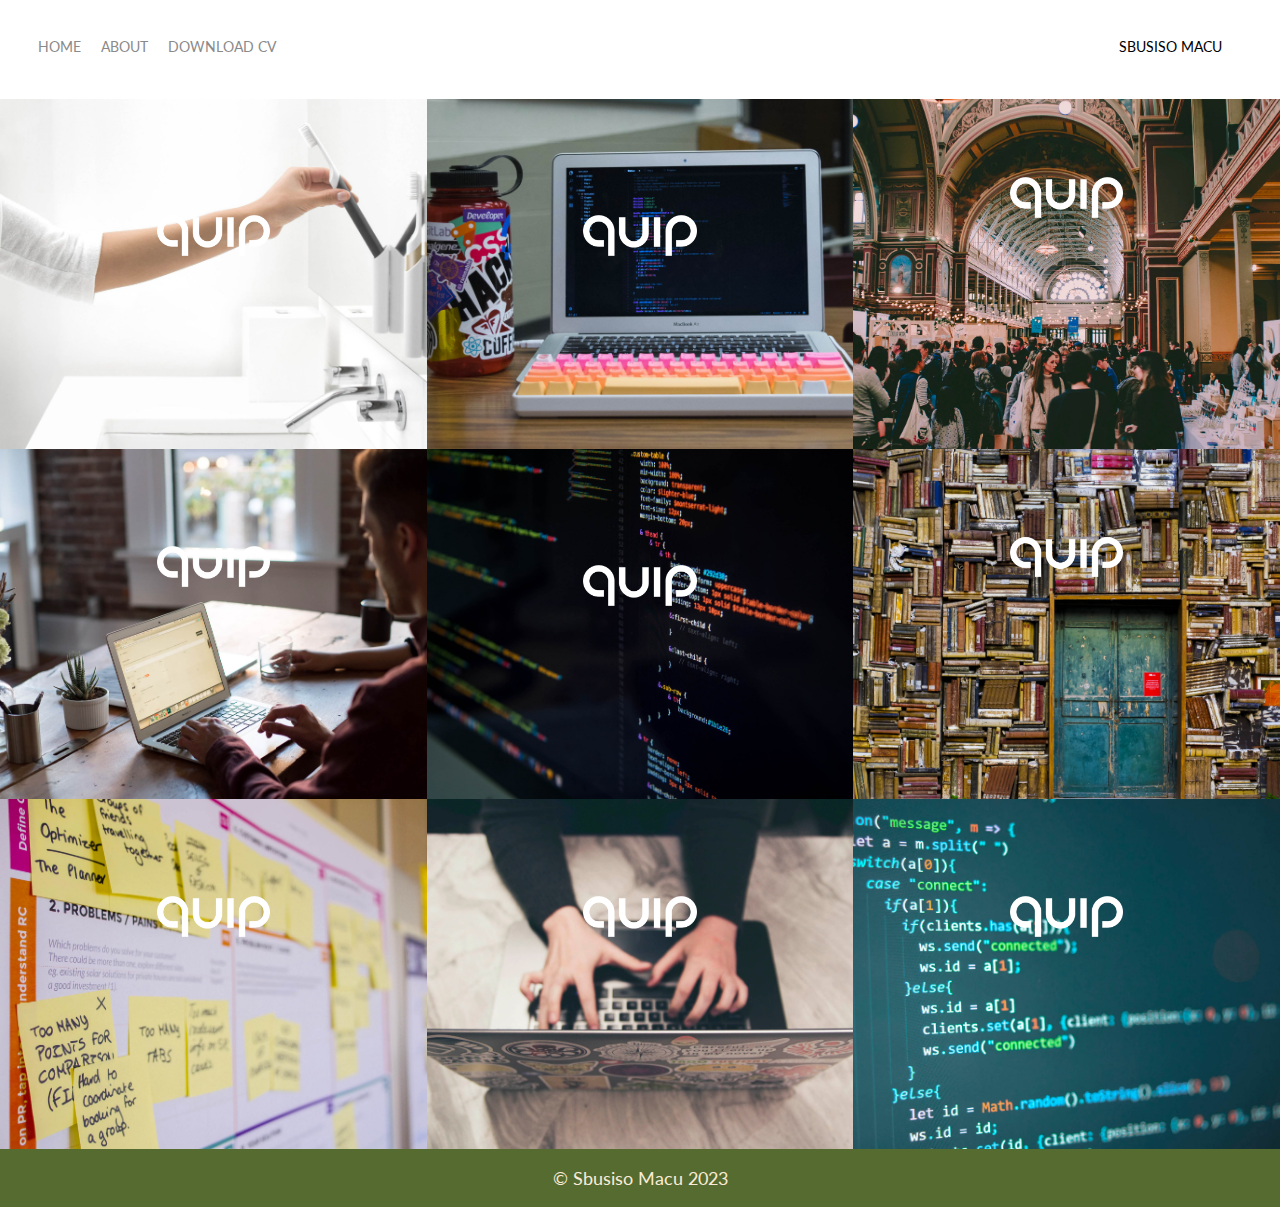
==== index.html @ 387c9f92 "first commit" ====
<!DOCTYPE html>
<html lang='en'>

<head>
  <meta charset='UTF-8'>
  <title>Portfolio Homepage</title>
  <link href="https://fonts.googleapis.com/css?family=Lato" rel="stylesheet">
  <link rel="stylesheet" href="styles.css">
</head>
  <body>
    <div class="container">

      <div class="nav nav-wrapper">

        <div class="left-side">

          <div class="nav-link-wrapper active-nav-link">
            <a href="index.html">Home</a>
          </div>

          <div class="nav-link-wrapper">
            <a href="about.html">About</a>          
          </div>

          
          <div class="nav-link-wrapper">
            <a href="/new_cv.pdf">Download CV</a>            
          </div>

          

        </div>

        <div class="right-side">
          <div class="brand">
            <div>Sbusiso Macu</div>
          </div>
          
        </div>

        
        
        
        


      </div>

        <div class="content-wrapper">

          <div class="portfolio-items-wrapper">

            <div class="portfolio-item-wrapper">
              <div class="portfolio-img-background" style="background-image:url(images/portfolio1.jpg)"></div>
              <div class="img-text-wrapper">
                <div class="logo-wrapper">
                  <img src="images/logos/quip.png"> 
                </div>

                <div class="subtitle">
                  I built my first portfolio website using plain HTML, CSS and JavaScript in July 2022.
                </div>
              </div>
            </div>

            <div class="portfolio-item-wrapper">
              <div class="portfolio-img-background" style="background-image:url(images/portfolio2.jpg)"></div>
              <div class="img-text-wrapper">
                <div class="logo-wrapper">
                  <img src="images/logos/quip.png"> 
                </div>

                <div class="subtitle">
                  Coding bootcamps have played a very important role in helping me improve my coding skills.
                </div>
              </div>
            </div>

            <div class="portfolio-item-wrapper">
              <div class="portfolio-img-background" style="background-image:url(images/portfolio3.jpg)"></div>
              <div class="img-text-wrapper">
                <div class="logo-wrapper">
                  <img src="images/logos/quip.png"> 
                </div>

                <div class="subtitle">
                  Eventbrite is the leading event management platform on the web with millions of individuals utilizing their applications
                  to find, register or, and management events in numerous industries.
                </div>
              </div>
            </div>

            <div class="portfolio-item-wrapper">
              <div class="portfolio-img-background" style="background-image:url(images/portfolio4.jpg)"></div>
              <div class="img-text-wrapper">
                <div class="logo-wrapper">
                  <img src="images/logos/quip.png"> 
                </div>

                <div class="subtitle">
                  Shop Hacker allows you to easily import digital products such as e-learning courses, software, and games directly
                  into your e-commerce store.
                </div>
              </div>
            </div>

            <div class="portfolio-item-wrapper">
              <div class="portfolio-img-background" style="background-image:url(images/portfolio5.jpg)"></div>
              <div class="img-text-wrapper">
                <div class="logo-wrapper">
                  <img src="images/logos/quip.png"> 
                </div>

                <div class="subtitle">
                  Online tutorials can be a source of great tips and productivity ideas in learning to code.
                </div>
              </div>
            </div>

            <div class="portfolio-item-wrapper">
              <div class="portfolio-img-background" style="background-image:url(images/portfolio6.jpg)"></div>
              <div class="img-text-wrapper">
                <div class="logo-wrapper">
                  <img src="images/logos/quip.png"> 
                </div>

                <div class="subtitle">
                  As a web developer it is important to keep track of what I learn everyday and to have a clear vision of future technologies I may have to break into as well.
                </div>
              </div>
            </div>

            <div class="portfolio-item-wrapper">
              <div class="portfolio-img-background" style="background-image:url(images/portfolio7.jpg)"></div>
              <div class="img-text-wrapper">
                <div class="logo-wrapper">
                  <img src="images/logos/quip.png"> 
                </div>

                <div class="subtitle">
                  What I keep track of helps me improve of different coding tasks I need to undertake everyday as I improve my learning.
                </div>
              </div>
            </div>

            <div class="portfolio-item-wrapper">
              <div class="portfolio-img-background" style="background-image:url(images/portfolio8.jpg)"></div>
              <div class="img-text-wrapper">
                <div class="logo-wrapper">
                  <img src="images/logos/quip.png"> 
                </div>

                <div class="subtitle">
                  Online shopping also made my coding journey a lot more simplified as I can shop online and have goods delivered straight to my door.
                </div>
              </div>
            </div>

            <div class="portfolio-item-wrapper">
              <div class="portfolio-img-background" style="background-image:url(images/portfolio9.jpg)"></div>
              <div class="img-text-wrapper">
                <div class="logo-wrapper">
                  <img src="images/logos/quip.png"> 
                </div>

                <div class="subtitle">
                  Online tutorials are also a helpful way to learn modern technologies as technology and productivity tools keep evolving over time.                                                              
                </div>
              </div>
            </div>

            

            

            
          </div>


        </div>



    </div>

    
    

    
    <div class="copyright">
      <p>© Sbusiso Macu 2023</p> 
    </div>
    </div>
    
    
    <script src="script.js" async defer></script>

    

  </body>
</html>
---- styles.css ----
@import url('https://fonts.googleapis.com/css2?family=DM+Mono:wght@300;400;500&display=swap');

body {
  font-family: "Lato", sans-serif;
  margin: 0px;
  padding: 0;
}


.v-point {
  animation: changeBg 10s infinite alternate linear;

}
@keyframes changeBg{
    0% {
      background: #ee6055;
    }
    25% {
      background: #60d394;
    }
    50% {
      background: #aaf683;
    }
    75% {
      background: #ffd97d;
    }
    100% {
      background: #ff9b85;
    }
}

.container {
  display: grid;
  grid-template-columns: 1fr;
}

/* Nav-bar design*/

.nav-wrapper {
  display: flex;
  justify-content: space-between;
  padding: 38px;
  text-decoration: none;
}

.left-side {
  display: flex;
}

.nav-wrapper > .left-side > div {
  margin-right: 20px;
  text-transform: uppercase;
  font-size: 0.9rem;
}

.nav-wrapper > .right-side > div {
  margin-right: 20px;
  text-transform: uppercase;
  font-size: 0.9rem;
}

.nav-link-wrapper {
  height: 22px;
  border-bottom: 1px solid transparent;
  transition: border-bottom 0.5s;
}



.nav-link-wrapper a {
  color: #8a8a8a;
  text-decoration: none;
  transition: color 0.5s;
}

.nav-link-wrapper:hover, .nav-link-wrapper:active {
  border-bottom: 1px solid black;
  text-decoration: underline;

  
}


/*portfolio styling*/

.portfolio-items-wrapper {
  display: grid;
  grid-template-columns: 1fr 1fr 1fr;
}

.portfolio-item-wrapper {
  position: relative;
}

.portfolio-img-background {
  background-size: cover;
  background-position: center;
  background-repeat: no-repeat;
  height: 350px;
  width: 100%;
}

.img-text-wrapper {
  position: absolute;
  top: 0;
  display: flex;
  flex-direction: column;
  justify-content: center;
  align-items: center;
  height: 100%;
  text-align: center;
  padding-left: 100px;
  padding-right: 100px;
}

.img-text-wrapper .subtitle {
  transition: 1s;
  color: transparent;
}

.image-blur {
  transition: 1s;
  filter: brightness(10%);
}

.img-text-wrapper:hover .subtitle {
  color: lightseagreen;
  font-weight: 600;
}

.subtitle {
  font-weight: 600;
  color: lightseagreen;
}

.logo-wrapper img {
  width: 50%;
  margin-bottom: 20px;
}

.two-column-wrapper {
  display: grid;
  grid-template-columns: 1fr 1fr;
}

.profile-image-wrapper img {
  width: 300px;
  border-radius: 30%;
  margin-left: 10px;
}

.profile-content-wrapper {
  padding: 30px;
}

.profile-content-wrapper h1 {
  color: lightseagreen;
}

/* About page styles.*/

.two-column-wrapper {
  display: grid;
  grid-template-columns: 1fr 1fr;
}

p {
  font-size: large;
  color:antiquewhite
}


.profile-content-wrapper {
  padding: 30px;
}

.about-heading {
  color: lightseagreen;
}

hr {
  width: 80%;
  margin-bottom: 50px;
}

.sub-tocpic {
  color: black;
  text-align: center;
}

/* Projects Section*/

a {
  text-decoration: none;
}

.card-list {
  display: flex;
  padding: 3rem;
  overflow-x: scroll;
}

.card-list::-webkit-scrollbar {
  width: 10px;
  height: 10px;
}
.card-list::-webkit-scrollbar-thumb {
  background: #201c29;
  border-radius: 10px;
  box-shadow: inset 2px 2px 2px hsla(0,0%,100%,.25), inset -2px -2px 2px rgba(0,0,0,.25);
}

.card-list::-webkit-scrollbar-track {
  background: linear-gradient(90deg,#201c29,#201c29 1px,#17141d 0,#17141d);
}


.card {
  height: 350px;
  width: 400px;
  min-width: 250px;
  padding: 1.5rem;
  border-radius: 16px;
  background: #17141d;
  box-shadow: -1rem 0 3rem #000;
  display: flex;
  flex-direction: column;
  transition: .2s;
  margin: 0;
  scroll-snap-align: start;
  clear: both;
  position: relative;
}

.card:focus-within~.card, .card:hover~.card {
  transform: translateX(130px);
}

.card:hover {
  transform: translateY(-1rem);
}

.card:not(:first-child) {
  margin-left: -130px;
}


.card-header {
  margin-bottom: auto;
}

.card-header p {
  font-size: 14px;
  margin: 0 0 1rem;
  color: #7a7a8c;
}

.card-header h2 {
  font-size: 20px;
  margin: .25rem 0 auto;
  text-decoration: none;
  color: inherit;
  border: 0;
  display: inline-block;
  cursor: pointer;
}

.card-header h2:hover {
  background: linear-gradient(90deg,#ff8a00,#e52e71);
  text-shadow: none;
  -webkit-text-fill-color: transparent;
  -webkit-background-clip: text;
  background-clip: text;
}

.card-author {
  margin: 3rem 0 0;
  display: grid;
  grid-template-columns: 75px 1fr;
  align-items: center;
  position: relative;
}

.author-avatar {
  grid-area: auto;
  align-self: start;
  position: relative;
  box-sizing: border-box;
}

.author-avatar img {
  width: 40px;
  height: 40px;
  border-radius: 50%;
  filter: grayscale(100%);
  display: block;
  overflow: hidden;
  margin: 16px 10px;
}

.author-name {
  grid-area: auto;
  box-sizing: border-box;
}

.author-name-prefix {
  font-style: normal;
  font-weight: 700;
  color: #7a7a8c;
}

.half-circle {
  position: absolute;
  bottom: 0;
  left: 0;
  width: 60px;
  height: 48px;
  fill: none;
  stroke: #ff8a00;
  stroke-width: 8;
  stroke-linecap: round;
  pointer-events: none;
}

.tags {
  margin: 1rem 0 2rem;
  padding: .5rem 0 1rem;
  line-height: 2;
  margin-bottom: 0;
}

.tags a {
  font-style: normal;
  font-weight: 700;
  font-size: .5rem;
  color: #7a7a8c;
  text-transform: uppercase;
  font-size: .66rem;
  border: 3px solid #28242f;
  border-radius: 2rem;
  padding: .2rem .85rem .25rem;
  position: relative;
}

.tags a:hover {
  background: linear-gradient(90deg,#ff8a00,#e52e71);
  text-shadow: none;
  -webkit-text-fill-color: transparent;
  -webkit-background-clip: text;
  -webkit-box-decoration-break: clone;
  background-clip: text;
  border-color: white;
}


/* About footer or bottom container*/

.bottomContainer {
  display: flex;
  justify-content: center;
  background-color: darkcyan;
  padding-top: 2px 2px;
  margin-top: 0px;
  margin-bottom: 0px;
}

.copyright {
  display: flex;
  justify-content: center;
  background-color: darkolivegreen;
  padding-top: 2px 2px;
  margin-top: 0px;
  margin-bottom: 0px;
}

/* Button generated css from cssbuttongenerator.com */

.btn {
  -webkit-border-radius: 49;
  -moz-border-radius: 49;
  border-radius: 49px;
  font-family: Arial;
  color: #ffffff;
  font-size: 20px;
  background: #828a8f;
  padding: 2px 29px 2px 27px;
  text-decoration: none;
}

.btn:hover {
  background: #03111a;
  background-image: -webkit-linear-gradient(top, #03111a, #3498db);
  background-image: -moz-linear-gradient(top, #03111a, #3498db);
  background-image: -ms-linear-gradient(top, #03111a, #3498db);
  background-image: -o-linear-gradient(top, #03111a, #3498db);
  background-image: linear-gradient(to bottom, #03111a, #3498db);
  text-decoration: none;
}
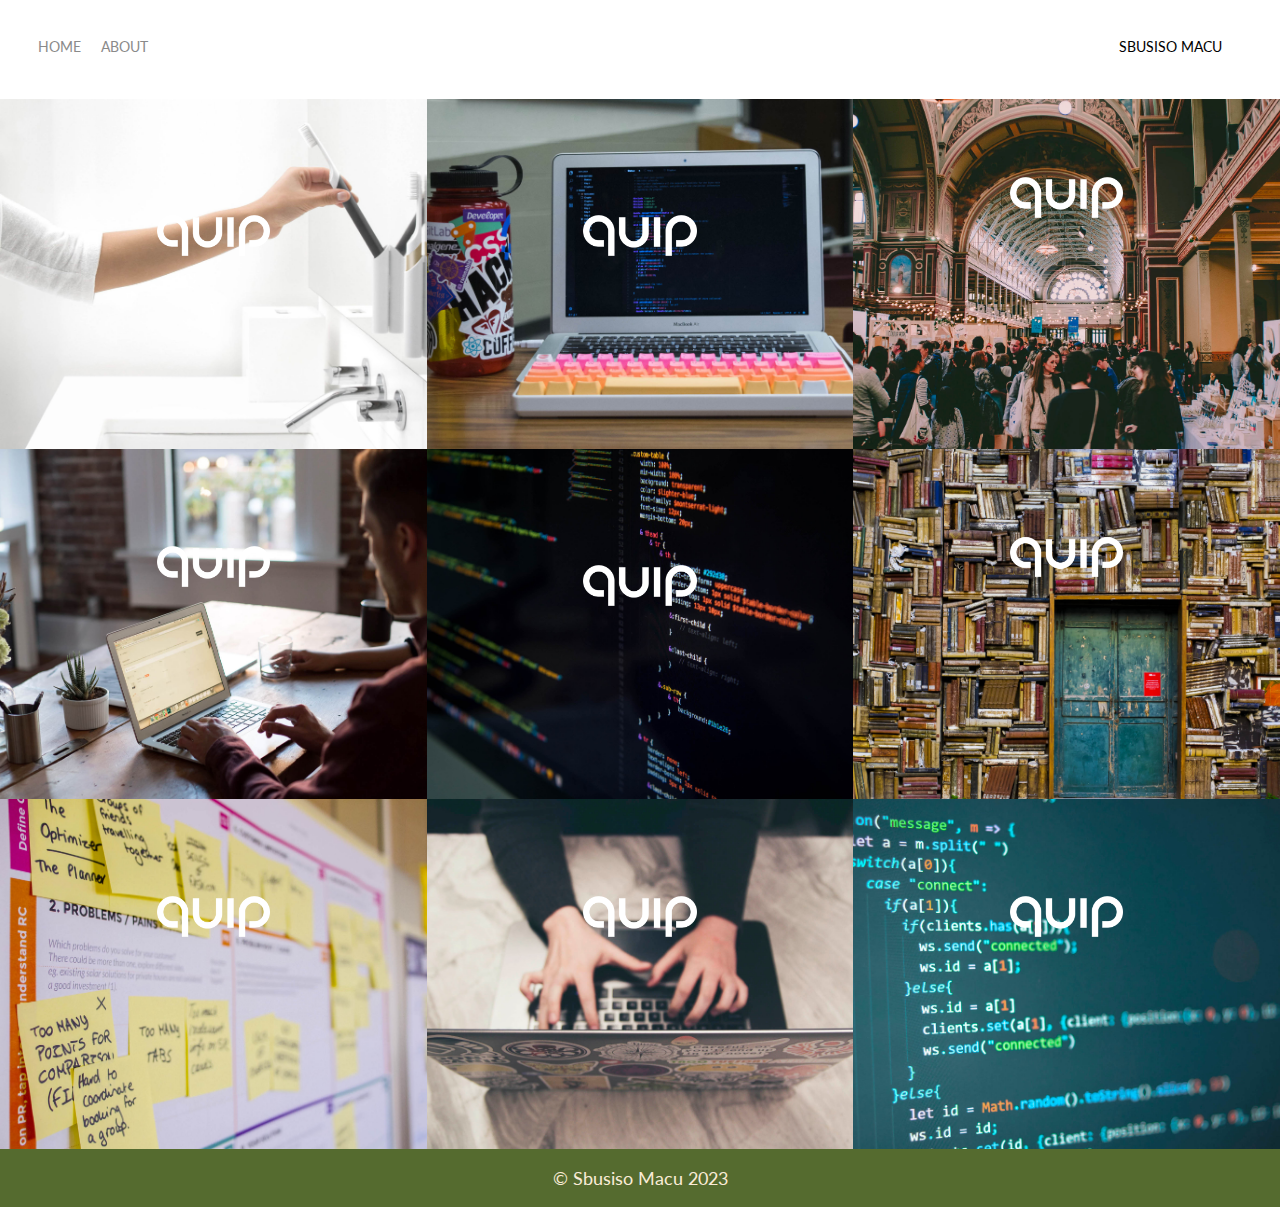
==== commit 8fabd2d6: "Update index.html" ====
--- a/index.html
+++ b/index.html
@@ -23,9 +23,9 @@
           </div>
 
           
-          <div class="nav-link-wrapper">
+          <!-- <div class="nav-link-wrapper">
             <a href="/new_cv.pdf">Download CV</a>            
-          </div>
+          </div> -->
 
           
 
@@ -198,4 +198,4 @@
     
 
   </body>
-</html>+</html>
